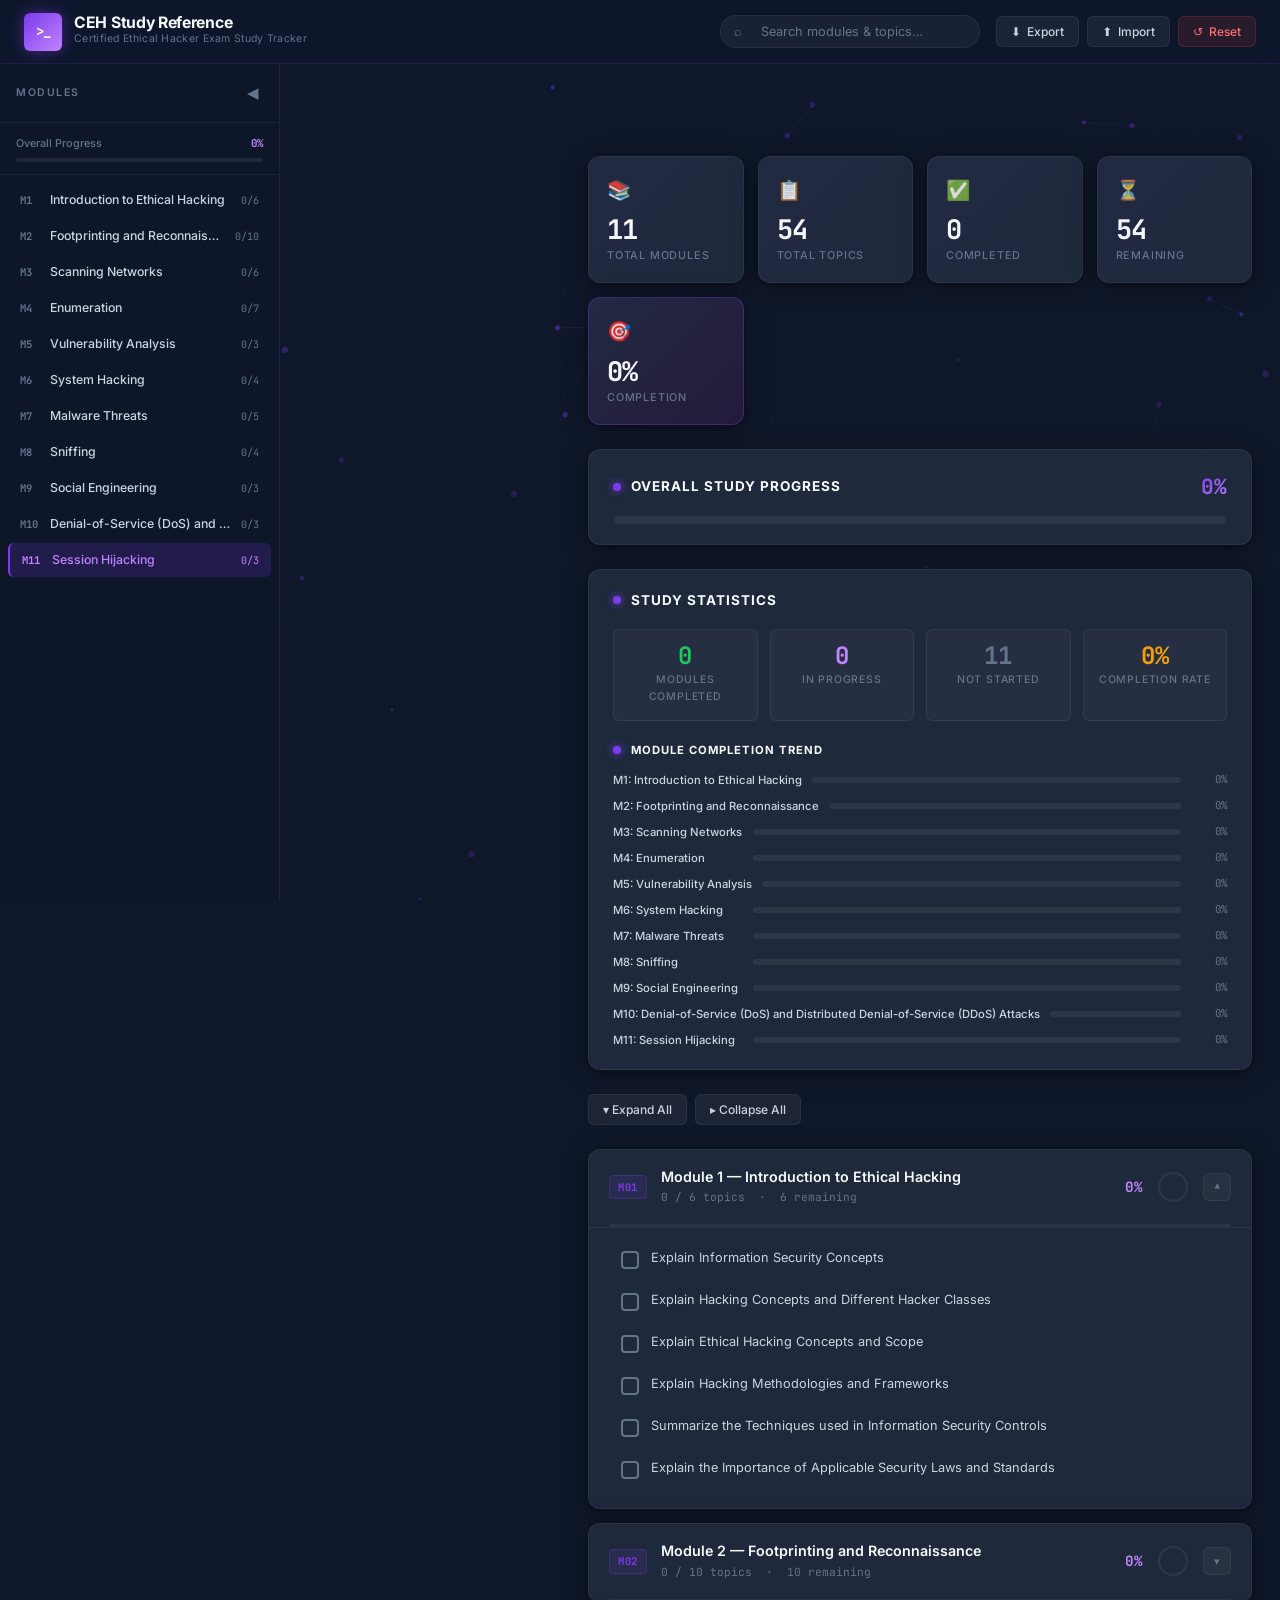
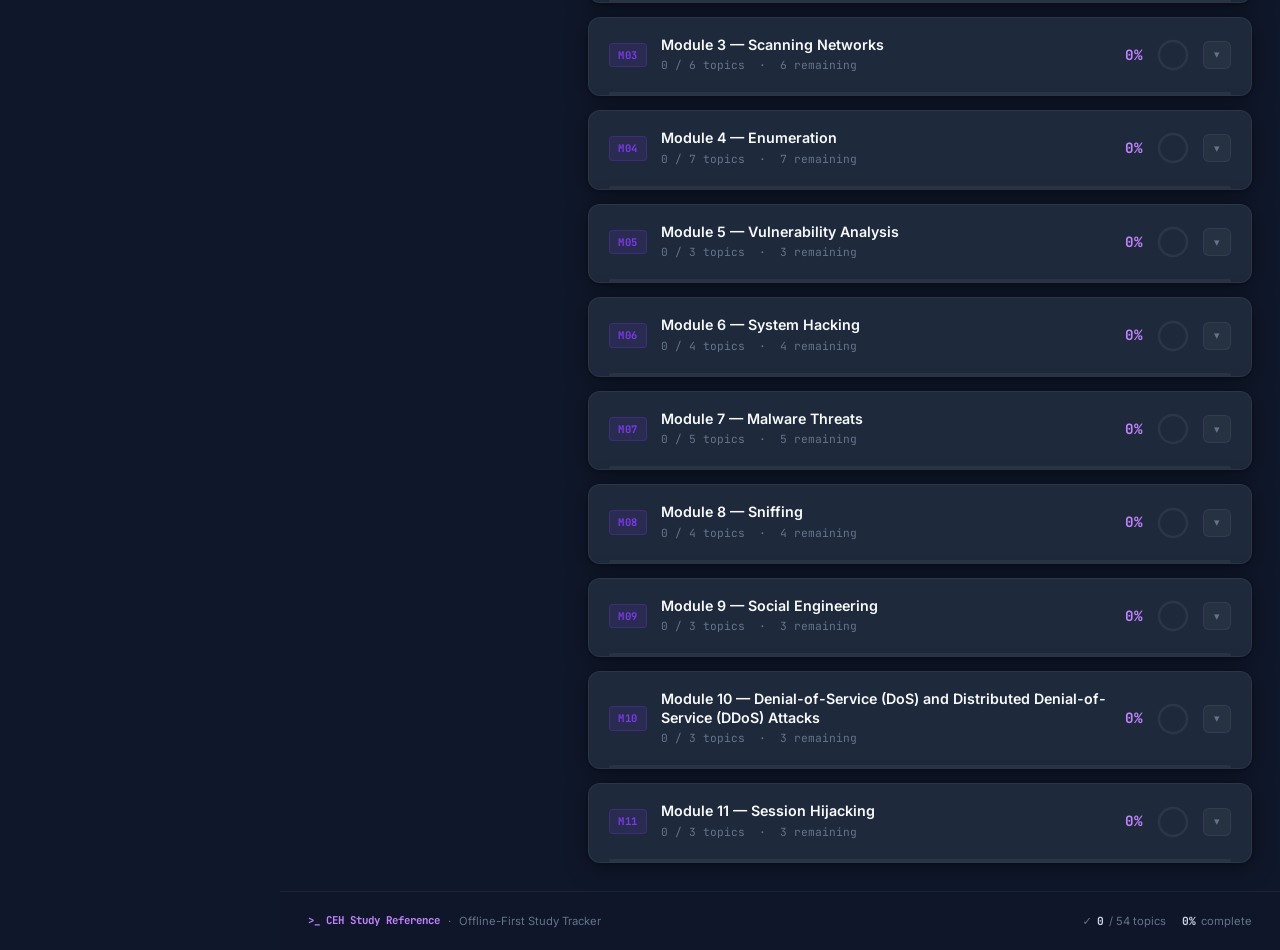
==== index.html @ 00fdb9d4 "Organize CEH study reference and repair module data loading" ====
<!DOCTYPE html>
<html lang="en">
<head>
  <meta charset="UTF-8" />
  <meta name="viewport" content="width=device-width, initial-scale=1.0" />
  <meta name="description" content="CEH Study Reference — Certified Ethical Hacker Exam Study Tracker. Offline-first progress tracker for EC-Council CEH v13 modules." />
  <meta name="theme-color" content="#7c3aed" />

  <title>CEH Study Reference</title>

  <!-- Favicon (local SVG) -->
  <link rel="icon" type="image/svg+xml" href="assets/favicon/favicon.svg" />

  <!-- Local Stylesheet -->
  <link rel="stylesheet" href="style.css" />
</head>
<body>

  <!-- ── Canvas Background ─────────────────────────────────── -->
  <canvas id="bg-canvas" aria-hidden="true"></canvas>

  <!-- ── App Shell ─────────────────────────────────────────── -->
  <div id="app">

    <!-- ── Header ──────────────────────────────────────────── -->
    <header id="header" role="banner">

      <!-- Hamburger (mobile) -->
      <button id="hamburger" aria-label="Open navigation menu" aria-expanded="false" aria-controls="sidebar">
        <span></span>
        <span></span>
        <span></span>
      </button>

      <!-- Logo -->
      <div class="header-logo">
        <div class="header-logo-icon" aria-hidden="true">&gt;_</div>
        <div class="header-title">
          <h1>CEH Study Reference</h1>
          <span>Certified Ethical Hacker Exam Study Tracker</span>
        </div>
      </div>

      <div class="header-spacer"></div>

      <!-- Search -->
      <div class="header-search" role="search">
        <span class="search-icon" aria-hidden="true">⌕</span>
        <label for="search-input" class="sr-only">Search modules and topics</label>
        <input
          type="search"
          id="search-input"
          placeholder="Search modules &amp; topics…"
          autocomplete="off"
          spellcheck="false"
          aria-label="Search modules and topics"
        />
      </div>

      <!-- Action Buttons -->
      <div class="header-actions" role="toolbar" aria-label="Progress management">
        <button id="btn-export" class="btn btn-ghost" title="Export progress to JSON" aria-label="Export progress">
          <span aria-hidden="true">⬇</span> Export
        </button>
        <button id="btn-import" class="btn btn-ghost" title="Import progress from JSON" aria-label="Import progress">
          <span aria-hidden="true">⬆</span> Import
        </button>
        <button id="btn-reset" class="btn btn-danger" title="Reset all progress" aria-label="Reset all progress">
          <span aria-hidden="true">↺</span> Reset
        </button>
      </div>

    </header>

    <!-- ── Sidebar ─────────────────────────────────────────── -->
    <nav id="sidebar" aria-label="Module navigation">

      <div class="sidebar-header">
        <h2>Modules</h2>
        <button class="sidebar-toggle-btn" id="sidebar-toggle-btn" aria-label="Collapse sidebar" title="Collapse sidebar">
          ◀
        </button>
      </div>

      <!-- Mini progress -->
      <div class="sidebar-overall-progress" aria-label="Overall study progress">
        <div class="sidebar-progress-label">
          <span>Overall Progress</span>
          <span id="sidebar-mini-pct">0%</span>
        </div>
        <div class="progress-bar-mini" role="progressbar" aria-label="Overall completion" aria-valuenow="0" aria-valuemin="0" aria-valuemax="100">
          <div class="progress-bar-mini-fill" id="sidebar-mini-fill" style="width:0%"></div>
        </div>
      </div>

      <!-- Module list -->
      <div class="sidebar-nav" id="sidebar-nav" role="list" aria-label="Module list">
        <!-- Populated by JS -->
      </div>
    </nav>

    <!-- Sidebar overlay (mobile) -->
    <div id="sidebar-overlay" aria-hidden="true"></div>

    <!-- ── Main Content ─────────────────────────────────────── -->
    <main id="main" role="main" aria-label="CEH study content">

      <!-- ── Dashboard Stats ──────────────────────────────────── -->
      <section id="dashboard" aria-label="Study statistics overview">

        <div class="stat-card" role="region" aria-label="Total modules">
          <div class="stat-icon" aria-hidden="true">📚</div>
          <div class="stat-value" id="stat-total-modules">—</div>
          <div class="stat-label">Total Modules</div>
        </div>

        <div class="stat-card" role="region" aria-label="Total topics">
          <div class="stat-icon" aria-hidden="true">📋</div>
          <div class="stat-value" id="stat-total-topics">—</div>
          <div class="stat-label">Total Topics</div>
        </div>

        <div class="stat-card" role="region" aria-label="Completed topics">
          <div class="stat-icon" aria-hidden="true">✅</div>
          <div class="stat-value" id="stat-completed-topics">0</div>
          <div class="stat-label">Completed</div>
        </div>

        <div class="stat-card" role="region" aria-label="Remaining topics">
          <div class="stat-icon" aria-hidden="true">⏳</div>
          <div class="stat-value" id="stat-remaining-topics">—</div>
          <div class="stat-label">Remaining</div>
        </div>

        <div class="stat-card highlight" role="region" aria-label="Overall completion percentage">
          <div class="stat-icon" aria-hidden="true">🎯</div>
          <div class="stat-value" id="stat-overall-pct">0%</div>
          <div class="stat-label">Completion</div>
        </div>

      </section>

      <!-- ── Overall Progress Bar ─────────────────────────────── -->
      <section id="overall-progress-section" aria-label="Overall progress">
        <div class="overall-progress-header">
          <h2 class="section-title">
            <span class="section-title-dot" aria-hidden="true"></span>
            Overall Study Progress
          </h2>
          <span class="overall-pct" id="stat-overall-pct-2" aria-live="polite">0%</span>
        </div>
        <div
          class="progress-bar-main"
          role="progressbar"
          aria-valuenow="0"
          aria-valuemin="0"
          aria-valuemax="100"
          aria-label="Overall completion progress"
        >
          <div class="progress-bar-main-fill" id="overall-progress-fill" style="width:0%"></div>
        </div>
      </section>

      <!-- ── Study Statistics Panel ────────────────────────────── -->
      <section id="statistics" aria-label="Detailed study statistics">
        <div class="section-header">
          <h2 class="section-title">
            <span class="section-title-dot" aria-hidden="true"></span>
            Study Statistics
          </h2>
        </div>

        <div class="stats-grid">
          <div class="stats-item" role="region" aria-label="Modules completed">
            <div class="stats-item-value color-success" id="stats-mods-done">0</div>
            <div class="stats-item-label">Modules Completed</div>
          </div>
          <div class="stats-item" role="region" aria-label="Modules in progress">
            <div class="stats-item-value color-primary" id="stats-mods-inprog">0</div>
            <div class="stats-item-label">In Progress</div>
          </div>
          <div class="stats-item" role="region" aria-label="Modules not started">
            <div class="stats-item-value color-muted" id="stats-mods-notstarted">0</div>
            <div class="stats-item-label">Not Started</div>
          </div>
          <div class="stats-item" role="region" aria-label="Total completion percentage">
            <div class="stats-item-value color-warning" id="stats-total-pct">0%</div>
            <div class="stats-item-label">Completion Rate</div>
          </div>
        </div>

        <!-- Per-module trend chart -->
        <div class="section-header" style="margin-bottom:12px">
          <h3 class="section-title" style="font-size:0.75rem">
            <span class="section-title-dot" aria-hidden="true"></span>
            Module Completion Trend
          </h3>
        </div>
        <div class="trend-chart" id="trend-chart" aria-label="Module completion trend chart">
          <!-- Populated by JS -->
        </div>
      </section>

      <!-- ── Controls Row ──────────────────────────────────────── -->
      <div id="controls" role="toolbar" aria-label="View controls">
        <div class="controls-left">
          <button id="btn-expand-all"   class="btn btn-ghost" aria-label="Expand all modules">▾ Expand All</button>
          <button id="btn-collapse-all" class="btn btn-ghost" aria-label="Collapse all modules">▸ Collapse All</button>
        </div>
      </div>

      <!-- ── Module Cards ──────────────────────────────────────── -->
      <div id="modules-container" role="list" aria-label="Study modules">
        <!-- Populated by JS -->
      </div>

      <!-- No results message -->
      <div id="no-results" role="status" aria-live="polite">
        <h3>No results found</h3>
        <p>No modules or topics match your search. Try a different keyword.</p>
      </div>

    </main>

    <!-- ── Footer ─────────────────────────────────────────────── -->
    <footer id="footer" role="contentinfo">
      <div class="footer-left">
        <span class="footer-brand">&gt;_ CEH Study Reference</span>
        <span>·</span>
        <span>Offline-First Study Tracker</span>
      </div>
      <div class="footer-right">
        <span class="footer-stat">
          <span aria-hidden="true">✓</span>
          <span class="footer-stat-val" id="footer-completed">0</span>
          <span>/ <span id="footer-total">0</span> topics</span>
        </span>
        <span class="footer-stat">
          <span class="footer-stat-val" id="footer-pct">0%</span>
          <span>complete</span>
        </span>
      </div>
    </footer>

  </div><!-- /#app -->

  <!-- ── Scroll to Top ─────────────────────────────────────── -->
  <button id="scroll-top" aria-label="Scroll to top">▲</button>

  <!-- ── Modal Dialog ──────────────────────────────────────── -->
  <div id="modal-overlay" role="dialog" aria-modal="true" aria-labelledby="modal-title">
    <div class="modal">
      <div class="modal-icon" aria-hidden="true">⚠️</div>
      <h2 id="modal-title">Confirm Action</h2>
      <p id="modal-message">Are you sure?</p>
      <div class="modal-actions">
        <button id="modal-cancel" class="btn btn-ghost">Cancel</button>
        <button id="modal-confirm" class="btn btn-danger">Confirm</button>
      </div>
    </div>
  </div>

  <!-- ── Toast Container ───────────────────────────────────── -->
  <div id="toast-container" aria-live="polite" aria-atomic="false"></div>

  <!-- ── Local Script ──────────────────────────────────────── -->
  <script src="script.js"></script>

</body>
</html>
---- style.css ----
/* ==========================================================
   CEH Study Reference — style.css
   Premium Cybersecurity Dashboard UI
   ========================================================== */

/* ── Font Faces ─────────────────────────────────────────── */
@font-face {
  font-family: 'Inter';
  font-style: normal;
  font-weight: 300;
  font-display: swap;
  src: url('assets/fonts/inter-latin-300-normal.woff2') format('woff2');
}
@font-face {
  font-family: 'Inter';
  font-style: normal;
  font-weight: 400;
  font-display: swap;
  src: url('assets/fonts/inter-latin-400-normal.woff2') format('woff2');
}
@font-face {
  font-family: 'Inter';
  font-style: normal;
  font-weight: 500;
  font-display: swap;
  src: url('assets/fonts/inter-latin-500-normal.woff2') format('woff2');
}
@font-face {
  font-family: 'Inter';
  font-style: normal;
  font-weight: 600;
  font-display: swap;
  src: url('assets/fonts/inter-latin-600-normal.woff2') format('woff2');
}
@font-face {
  font-family: 'Inter';
  font-style: normal;
  font-weight: 700;
  font-display: swap;
  src: url('assets/fonts/inter-latin-700-normal.woff2') format('woff2');
}
@font-face {
  font-family: 'JetBrains Mono';
  font-style: normal;
  font-weight: 400;
  font-display: swap;
  src: url('assets/fonts/jetbrains-mono-latin-400-normal.woff2') format('woff2');
}
@font-face {
  font-family: 'JetBrains Mono';
  font-style: normal;
  font-weight: 700;
  font-display: swap;
  src: url('assets/fonts/jetbrains-mono-latin-700-normal.woff2') format('woff2');
}

/* ── CSS Variables ──────────────────────────────────────── */
:root {
  --bg:           #0f172a;
  --bg-elevated:  #131c30;
  --card:         #1e293b;
  --card-hover:   #243347;
  --border:       rgba(124, 58, 237, 0.18);
  --border-soft:  rgba(255,255,255,0.06);
  --primary:      #7c3aed;
  --primary-light:#8b47f5;
  --secondary:    #a855f7;
  --accent:       #c084fc;
  --accent-glow:  rgba(192, 132, 252, 0.15);
  --success:      #22c55e;
  --success-bg:   rgba(34, 197, 94, 0.12);
  --warning:      #f59e0b;
  --warning-bg:   rgba(245, 158, 11, 0.12);
  --text:         #f8fafc;
  --text-soft:    #cbd5e1;
  --muted:        #64748b;
  --sidebar-w:    280px;
  --header-h:     64px;
  --radius-sm:    6px;
  --radius:       12px;
  --radius-lg:    18px;
  --shadow-card:  0 4px 24px rgba(0,0,0,0.4), 0 1px 4px rgba(0,0,0,0.3);
  --shadow-glow:  0 0 32px rgba(124,58,237,0.25);
  --transition:   180ms cubic-bezier(0.4, 0, 0.2, 1);
  --font-sans:    'Inter', system-ui, sans-serif;
  --font-mono:    'JetBrains Mono', 'Courier New', monospace;
}

/* ── Reset & Base ───────────────────────────────────────── */
*, *::before, *::after { box-sizing: border-box; margin: 0; padding: 0; }

html {
  font-size: 15px;
  scroll-behavior: smooth;
  -webkit-font-smoothing: antialiased;
  -moz-osx-font-smoothing: grayscale;
}

body {
  font-family: var(--font-sans);
  background: var(--bg);
  color: var(--text);
  min-height: 100vh;
  overflow-x: hidden;
  line-height: 1.6;
}

/* ── Canvas Background ──────────────────────────────────── */
#bg-canvas {
  position: fixed;
  inset: 0;
  z-index: 0;
  pointer-events: none;
  opacity: 0.6;
}

/* ── Layout Shell ───────────────────────────────────────── */
#app {
  position: relative;
  z-index: 1;
  display: grid;
  grid-template-rows: var(--header-h) 1fr auto;
  grid-template-columns: var(--sidebar-w) 1fr;
  grid-template-areas:
    "header  header"
    "sidebar main"
    "footer  footer";
  min-height: 100vh;
}

/* ── Header ─────────────────────────────────────────────── */
#header {
  grid-area: header;
  position: fixed;
  top: 0; left: 0; right: 0;
  height: var(--header-h);
  z-index: 100;
  display: flex;
  align-items: center;
  gap: 16px;
  padding: 0 24px;
  background: rgba(15, 23, 42, 0.85);
  backdrop-filter: blur(20px) saturate(1.5);
  -webkit-backdrop-filter: blur(20px) saturate(1.5);
  border-bottom: 1px solid var(--border);
}

.header-logo {
  display: flex;
  align-items: center;
  gap: 12px;
  flex-shrink: 0;
}

.header-logo-icon {
  width: 38px;
  height: 38px;
  background: linear-gradient(135deg, var(--primary), var(--accent));
  border-radius: var(--radius-sm);
  display: flex;
  align-items: center;
  justify-content: center;
  font-family: var(--font-mono);
  font-weight: 700;
  font-size: 14px;
  color: white;
  letter-spacing: -1px;
  box-shadow: 0 0 16px rgba(124, 58, 237, 0.5);
  flex-shrink: 0;
}

.header-title {
  display: flex;
  flex-direction: column;
  gap: 1px;
}

.header-title h1 {
  font-size: 1.05rem;
  font-weight: 700;
  color: var(--text);
  letter-spacing: -0.3px;
  line-height: 1;
}

.header-title span {
  font-size: 0.7rem;
  color: var(--muted);
  font-weight: 400;
  letter-spacing: 0.3px;
}

.header-spacer { flex: 1; }

/* Search bar in header */
.header-search {
  position: relative;
  flex-shrink: 0;
}

.header-search input {
  width: 260px;
  padding: 8px 16px 8px 40px;
  background: rgba(255,255,255,0.05);
  border: 1px solid var(--border-soft);
  border-radius: 100px;
  color: var(--text);
  font-family: var(--font-sans);
  font-size: 0.85rem;
  outline: none;
  transition: var(--transition);
}

.header-search input:focus {
  border-color: var(--primary);
  background: rgba(124, 58, 237, 0.08);
  box-shadow: 0 0 0 3px rgba(124, 58, 237, 0.15);
}

.header-search input::placeholder { color: var(--muted); }

.search-icon {
  position: absolute;
  left: 14px;
  top: 50%;
  transform: translateY(-50%);
  color: var(--muted);
  font-size: 0.85rem;
  pointer-events: none;
}

/* Header actions */
.header-actions {
  display: flex;
  align-items: center;
  gap: 8px;
  flex-shrink: 0;
}

.btn {
  display: inline-flex;
  align-items: center;
  gap: 6px;
  padding: 7px 14px;
  border-radius: var(--radius-sm);
  font-family: var(--font-sans);
  font-size: 0.8rem;
  font-weight: 500;
  cursor: pointer;
  transition: var(--transition);
  border: none;
  outline: none;
  white-space: nowrap;
}

.btn:focus-visible {
  outline: 2px solid var(--accent);
  outline-offset: 2px;
}

.btn-ghost {
  background: rgba(255,255,255,0.06);
  color: var(--text-soft);
  border: 1px solid var(--border-soft);
}
.btn-ghost:hover {
  background: rgba(255,255,255,0.1);
  color: var(--text);
  border-color: rgba(255,255,255,0.12);
}

.btn-primary {
  background: linear-gradient(135deg, var(--primary), var(--secondary));
  color: white;
  box-shadow: 0 2px 12px rgba(124, 58, 237, 0.4);
}
.btn-primary:hover {
  transform: translateY(-1px);
  box-shadow: 0 4px 20px rgba(124, 58, 237, 0.5);
}

.btn-danger {
  background: rgba(239, 68, 68, 0.12);
  color: #f87171;
  border: 1px solid rgba(239, 68, 68, 0.2);
}
.btn-danger:hover {
  background: rgba(239, 68, 68, 0.2);
}

.btn-icon {
  padding: 7px;
  font-size: 1rem;
}

/* Hamburger */
#hamburger {
  display: none;
  flex-direction: column;
  gap: 5px;
  padding: 8px;
  background: none;
  border: none;
  cursor: pointer;
  border-radius: var(--radius-sm);
}
#hamburger span {
  display: block;
  width: 22px;
  height: 2px;
  background: var(--text);
  border-radius: 2px;
  transition: var(--transition);
}
#hamburger:hover span { background: var(--accent); }

/* ── Sidebar ─────────────────────────────────────────────── */
#sidebar {
  grid-area: sidebar;
  position: fixed;
  top: var(--header-h);
  left: 0;
  bottom: 0;
  width: var(--sidebar-w);
  z-index: 90;
  background: rgba(15, 23, 42, 0.92);
  backdrop-filter: blur(16px);
  -webkit-backdrop-filter: blur(16px);
  border-right: 1px solid var(--border);
  display: flex;
  flex-direction: column;
  overflow: hidden;
  transition: transform var(--transition);
}

#sidebar.collapsed { transform: translateX(calc(-1 * var(--sidebar-w))); }

.sidebar-header {
  padding: 16px;
  border-bottom: 1px solid var(--border-soft);
  display: flex;
  align-items: center;
  justify-content: space-between;
}

.sidebar-header h2 {
  font-size: 0.7rem;
  font-weight: 600;
  color: var(--muted);
  text-transform: uppercase;
  letter-spacing: 1.5px;
}

.sidebar-toggle-btn {
  background: none;
  border: none;
  cursor: pointer;
  color: var(--muted);
  font-size: 1rem;
  padding: 4px;
  border-radius: 4px;
  transition: var(--transition);
}
.sidebar-toggle-btn:hover { color: var(--accent); }

/* Overall mini progress in sidebar top */
.sidebar-overall-progress {
  padding: 12px 16px;
  border-bottom: 1px solid var(--border-soft);
}

.sidebar-progress-label {
  display: flex;
  justify-content: space-between;
  align-items: center;
  margin-bottom: 6px;
}

.sidebar-progress-label span:first-child {
  font-size: 0.72rem;
  color: var(--muted);
  font-weight: 500;
}

.sidebar-progress-label span:last-child {
  font-size: 0.72rem;
  font-family: var(--font-mono);
  color: var(--accent);
  font-weight: 700;
}

.progress-bar-mini {
  height: 4px;
  background: rgba(255,255,255,0.07);
  border-radius: 100px;
  overflow: hidden;
}

.progress-bar-mini-fill {
  height: 100%;
  background: linear-gradient(90deg, var(--primary), var(--accent));
  border-radius: 100px;
  transition: width 400ms cubic-bezier(0.4, 0, 0.2, 1);
}

/* Sidebar nav */
.sidebar-nav {
  flex: 1;
  overflow-y: auto;
  padding: 8px 8px 16px;
  scrollbar-width: thin;
  scrollbar-color: var(--border) transparent;
}

.sidebar-nav::-webkit-scrollbar { width: 4px; }
.sidebar-nav::-webkit-scrollbar-track { background: transparent; }
.sidebar-nav::-webkit-scrollbar-thumb { background: var(--border); border-radius: 4px; }

.sidebar-item {
  display: flex;
  align-items: center;
  gap: 10px;
  padding: 9px 12px;
  border-radius: var(--radius-sm);
  cursor: pointer;
  transition: var(--transition);
  margin-bottom: 2px;
  border: none;
  background: none;
  width: 100%;
  text-align: left;
  color: var(--text-soft);
  font-family: var(--font-sans);
  font-size: 0.82rem;
  font-weight: 500;
  text-decoration: none;
}

.sidebar-item:hover,
.sidebar-item:focus-visible {
  background: rgba(124, 58, 237, 0.12);
  color: var(--text);
  outline: none;
}

.sidebar-item.active {
  background: rgba(124, 58, 237, 0.18);
  color: var(--accent);
  border-left: 2px solid var(--primary);
}

.sidebar-item-num {
  font-family: var(--font-mono);
  font-size: 0.7rem;
  color: var(--muted);
  font-weight: 700;
  min-width: 20px;
  flex-shrink: 0;
}

.sidebar-item.active .sidebar-item-num { color: var(--accent); }

.sidebar-item-label {
  flex: 1;
  line-height: 1.3;
  overflow: hidden;
  text-overflow: ellipsis;
  white-space: nowrap;
}

.sidebar-item-progress {
  font-size: 0.68rem;
  font-family: var(--font-mono);
  color: var(--muted);
  flex-shrink: 0;
  transition: color var(--transition);
}

.sidebar-item.active .sidebar-item-progress { color: var(--accent); }
.sidebar-item-done .sidebar-item-progress { color: var(--success); }

.sidebar-check {
  font-size: 0.75rem;
  color: var(--success);
  flex-shrink: 0;
}

/* Sidebar overlay (mobile) */
#sidebar-overlay {
  display: none;
  position: fixed;
  inset: 0;
  z-index: 85;
  background: rgba(0,0,0,0.6);
  backdrop-filter: blur(4px);
}

/* ── Main Content ────────────────────────────────────────── */
#main {
  grid-area: main;
  margin-left: var(--sidebar-w);
  margin-top: var(--header-h);
  padding: 28px;
  min-height: calc(100vh - var(--header-h));
  transition: margin-left var(--transition);
}

#main.sidebar-hidden { margin-left: 0; }

/* ── Dashboard Stats ─────────────────────────────────────── */
#dashboard {
  display: grid;
  grid-template-columns: repeat(auto-fit, minmax(150px, 1fr));
  gap: 14px;
  margin-bottom: 24px;
}

.stat-card {
  background: var(--card);
  border: 1px solid var(--border-soft);
  border-radius: var(--radius);
  padding: 18px;
  position: relative;
  overflow: hidden;
  transition: var(--transition);
  box-shadow: var(--shadow-card);
}

.stat-card::before {
  content: '';
  position: absolute;
  inset: 0;
  background: linear-gradient(135deg, rgba(124,58,237,0.04), transparent);
  pointer-events: none;
}

.stat-card:hover {
  border-color: var(--border);
  transform: translateY(-2px);
  box-shadow: var(--shadow-card), 0 0 20px rgba(124, 58, 237, 0.12);
}

.stat-card.highlight {
  border-color: rgba(124, 58, 237, 0.35);
  background: linear-gradient(135deg, #1e293b, #241a3b);
}

.stat-icon {
  font-size: 1.3rem;
  margin-bottom: 10px;
  opacity: 0.85;
}

.stat-value {
  font-family: var(--font-mono);
  font-size: 1.8rem;
  font-weight: 700;
  color: var(--text);
  line-height: 1;
  margin-bottom: 4px;
  letter-spacing: -1px;
}

.stat-label {
  font-size: 0.72rem;
  color: var(--muted);
  font-weight: 500;
  text-transform: uppercase;
  letter-spacing: 0.8px;
}

/* Overall progress bar below stats */
#overall-progress-section {
  background: var(--card);
  border: 1px solid var(--border-soft);
  border-radius: var(--radius);
  padding: 20px 24px;
  margin-bottom: 24px;
  box-shadow: var(--shadow-card);
}

.overall-progress-header {
  display: flex;
  align-items: center;
  justify-content: space-between;
  margin-bottom: 12px;
}

.overall-progress-header h3 {
  font-size: 0.85rem;
  font-weight: 600;
  color: var(--text-soft);
  text-transform: uppercase;
  letter-spacing: 1px;
}

.overall-pct {
  font-family: var(--font-mono);
  font-size: 1.4rem;
  font-weight: 700;
  background: linear-gradient(135deg, var(--primary), var(--accent));
  -webkit-background-clip: text;
  -webkit-text-fill-color: transparent;
  background-clip: text;
}

.progress-bar-main {
  height: 8px;
  background: rgba(255,255,255,0.06);
  border-radius: 100px;
  overflow: hidden;
  position: relative;
}

.progress-bar-main-fill {
  height: 100%;
  background: linear-gradient(90deg, var(--primary), var(--secondary), var(--accent));
  border-radius: 100px;
  transition: width 500ms cubic-bezier(0.4, 0, 0.2, 1);
  position: relative;
}

.progress-bar-main-fill::after {
  content: '';
  position: absolute;
  right: 0; top: 0; bottom: 0;
  width: 20px;
  background: radial-gradient(ellipse at right, rgba(192, 132, 252, 0.8), transparent);
}

/* ── Study Statistics Panel ─────────────────────────────── */
#statistics {
  background: var(--card);
  border: 1px solid var(--border-soft);
  border-radius: var(--radius);
  padding: 20px 24px;
  margin-bottom: 24px;
  box-shadow: var(--shadow-card);
}

.section-header {
  display: flex;
  align-items: center;
  justify-content: space-between;
  margin-bottom: 18px;
  flex-wrap: wrap;
  gap: 10px;
}

.section-title {
  display: flex;
  align-items: center;
  gap: 10px;
  font-size: 0.9rem;
  font-weight: 700;
  color: var(--text);
  text-transform: uppercase;
  letter-spacing: 1px;
}

.section-title-dot {
  width: 8px;
  height: 8px;
  background: var(--primary);
  border-radius: 50%;
  box-shadow: 0 0 8px var(--primary);
}

.stats-grid {
  display: grid;
  grid-template-columns: repeat(auto-fit, minmax(140px, 1fr));
  gap: 12px;
  margin-bottom: 20px;
}

.stats-item {
  background: rgba(255,255,255,0.03);
  border: 1px solid var(--border-soft);
  border-radius: var(--radius-sm);
  padding: 14px;
  text-align: center;
}

.stats-item-value {
  font-family: var(--font-mono);
  font-size: 1.6rem;
  font-weight: 700;
  line-height: 1;
  margin-bottom: 4px;
}

.stats-item-value.color-success { color: var(--success); }
.stats-item-value.color-primary { color: var(--accent); }
.stats-item-value.color-muted   { color: var(--muted); }
.stats-item-value.color-warning { color: var(--warning); }

.stats-item-label {
  font-size: 0.7rem;
  color: var(--muted);
  font-weight: 500;
  text-transform: uppercase;
  letter-spacing: 0.8px;
}

/* Trend visualization — horizontal bar chart */
.trend-chart {
  display: flex;
  flex-direction: column;
  gap: 8px;
}

.trend-row {
  display: flex;
  align-items: center;
  gap: 10px;
}

.trend-label {
  font-size: 0.75rem;
  color: var(--text-soft);
  min-width: 130px;
  font-weight: 500;
  white-space: nowrap;
  overflow: hidden;
  text-overflow: ellipsis;
}

.trend-bar-track {
  flex: 1;
  height: 6px;
  background: rgba(255,255,255,0.06);
  border-radius: 100px;
  overflow: hidden;
}

.trend-bar-fill {
  height: 100%;
  border-radius: 100px;
  background: linear-gradient(90deg, var(--primary), var(--accent));
  transition: width 600ms cubic-bezier(0.4, 0, 0.2, 1);
}

.trend-bar-fill.complete { background: linear-gradient(90deg, #16a34a, var(--success)); }
.trend-bar-fill.in-progress { background: linear-gradient(90deg, var(--primary), var(--secondary)); }
.trend-bar-fill.empty { background: rgba(255,255,255,0.08); }

.trend-pct {
  font-family: var(--font-mono);
  font-size: 0.72rem;
  color: var(--muted);
  min-width: 36px;
  text-align: right;
}

/* ── Controls Row ───────────────────────────────────────── */
#controls {
  display: flex;
  align-items: center;
  gap: 8px;
  margin-bottom: 24px;
  flex-wrap: wrap;
}

.controls-left { display: flex; gap: 8px; flex: 1; flex-wrap: wrap; }
.controls-right { display: flex; gap: 8px; flex-wrap: wrap; }

/* ── Search Results Highlight ───────────────────────────── */
mark.highlight {
  background: rgba(192, 132, 252, 0.3);
  color: var(--accent);
  border-radius: 2px;
  padding: 0 1px;
}

/* ── Module Cards ───────────────────────────────────────── */
#modules-container {
  display: flex;
  flex-direction: column;
  gap: 14px;
}

.module-card {
  background: var(--card);
  border: 1px solid var(--border-soft);
  border-radius: var(--radius);
  overflow: hidden;
  box-shadow: var(--shadow-card);
  transition: border-color var(--transition), box-shadow var(--transition);
}

.module-card:hover {
  border-color: rgba(124, 58, 237, 0.25);
}

.module-card.completed {
  border-color: rgba(34, 197, 94, 0.3);
  background: linear-gradient(135deg, #1e293b, #1a2b1f);
}

.module-card.hidden { display: none; }

/* Card header */
.module-card-header {
  display: flex;
  align-items: center;
  gap: 14px;
  padding: 18px 20px;
  cursor: pointer;
  user-select: none;
  transition: background var(--transition);
}

.module-card-header:hover { background: rgba(255,255,255,0.02); }

.module-num {
  font-family: var(--font-mono);
  font-size: 0.7rem;
  font-weight: 700;
  color: var(--primary);
  background: rgba(124, 58, 237, 0.12);
  border: 1px solid rgba(124, 58, 237, 0.25);
  padding: 3px 8px;
  border-radius: 4px;
  flex-shrink: 0;
  letter-spacing: 0.5px;
}

.module-card.completed .module-num {
  color: var(--success);
  background: var(--success-bg);
  border-color: rgba(34, 197, 94, 0.3);
}

.module-title-group { flex: 1; min-width: 0; }

.module-title {
  font-size: 0.95rem;
  font-weight: 600;
  color: var(--text);
  line-height: 1.3;
}

.module-subtitle {
  font-size: 0.75rem;
  color: var(--muted);
  margin-top: 2px;
  font-family: var(--font-mono);
}

.module-meta {
  display: flex;
  align-items: center;
  gap: 12px;
  flex-shrink: 0;
}

.module-pct {
  font-family: var(--font-mono);
  font-size: 0.95rem;
  font-weight: 700;
  color: var(--accent);
}

.module-card.completed .module-pct { color: var(--success); }

.module-progress-ring {
  width: 36px;
  height: 36px;
  flex-shrink: 0;
}

.module-progress-ring circle {
  transition: stroke-dashoffset 400ms cubic-bezier(0.4, 0, 0.2, 1);
}

.completed-badge {
  display: inline-flex;
  align-items: center;
  gap: 4px;
  font-size: 0.68rem;
  font-weight: 600;
  color: var(--success);
  background: var(--success-bg);
  border: 1px solid rgba(34, 197, 94, 0.25);
  padding: 3px 8px;
  border-radius: 100px;
  letter-spacing: 0.3px;
}

.expand-btn {
  background: rgba(255,255,255,0.04);
  border: 1px solid var(--border-soft);
  color: var(--muted);
  cursor: pointer;
  width: 28px;
  height: 28px;
  border-radius: var(--radius-sm);
  display: flex;
  align-items: center;
  justify-content: center;
  font-size: 0.75rem;
  transition: var(--transition);
  flex-shrink: 0;
}
.expand-btn:hover { color: var(--text); border-color: var(--border); }

.expand-btn .chevron {
  transition: transform var(--transition);
  display: inline-block;
}
.module-card.expanded .expand-btn .chevron { transform: rotate(180deg); }

/* Progress bar under header */
.module-progress-bar-wrap {
  padding: 0 20px;
  margin-bottom: 0;
}

.module-progress-bar {
  height: 3px;
  background: rgba(255,255,255,0.05);
  border-radius: 100px;
  overflow: hidden;
}

.module-progress-bar-fill {
  height: 100%;
  background: linear-gradient(90deg, var(--primary), var(--accent));
  border-radius: 100px;
  transition: width 400ms cubic-bezier(0.4, 0, 0.2, 1);
}

.module-card.completed .module-progress-bar-fill {
  background: linear-gradient(90deg, #16a34a, var(--success));
}

/* Card body / topics */
.module-card-body {
  max-height: 0;
  overflow: hidden;
  transition: max-height 350ms cubic-bezier(0.4, 0, 0.2, 1);
}

.module-card.expanded .module-card-body {
  max-height: 1000px;
}

.topics-list {
  list-style: none;
  padding: 12px 20px 20px;
  display: flex;
  flex-direction: column;
  gap: 4px;
  border-top: 1px solid var(--border-soft);
}

.topic-item {
  display: flex;
  align-items: flex-start;
  gap: 12px;
  padding: 9px 12px;
  border-radius: var(--radius-sm);
  transition: background var(--transition);
  cursor: pointer;
}

.topic-item:hover { background: rgba(255,255,255,0.03); }
.topic-item.hidden { display: none; }

/* Custom checkbox */
.topic-checkbox {
  position: relative;
  flex-shrink: 0;
  margin-top: 2px;
}

.topic-checkbox input[type="checkbox"] {
  position: absolute;
  opacity: 0;
  width: 0;
  height: 0;
}

.topic-checkbox-visual {
  width: 18px;
  height: 18px;
  border: 2px solid var(--muted);
  border-radius: 4px;
  background: transparent;
  display: flex;
  align-items: center;
  justify-content: center;
  transition: var(--transition);
  cursor: pointer;
}

.topic-checkbox input:checked + .topic-checkbox-visual {
  background: var(--primary);
  border-color: var(--primary);
  box-shadow: 0 0 8px rgba(124, 58, 237, 0.4);
}

.topic-checkbox-visual::after {
  content: '✓';
  color: white;
  font-size: 10px;
  font-weight: 700;
  opacity: 0;
  transition: opacity var(--transition);
}

.topic-checkbox input:checked + .topic-checkbox-visual::after { opacity: 1; }

.topic-checkbox:focus-within .topic-checkbox-visual {
  outline: 2px solid var(--accent);
  outline-offset: 2px;
}

.topic-label {
  flex: 1;
  font-size: 0.85rem;
  color: var(--text-soft);
  line-height: 1.4;
  cursor: pointer;
  transition: var(--transition);
}

.topic-item.done .topic-label {
  text-decoration: line-through;
  color: var(--muted);
}

/* ── Footer ─────────────────────────────────────────────── */
#footer {
  grid-area: footer;
  margin-left: var(--sidebar-w);
  padding: 20px 28px;
  border-top: 1px solid var(--border-soft);
  display: flex;
  align-items: center;
  justify-content: space-between;
  font-size: 0.75rem;
  color: var(--muted);
  background: rgba(15, 23, 42, 0.6);
  transition: margin-left var(--transition);
  flex-wrap: wrap;
  gap: 8px;
}

#footer.sidebar-hidden { margin-left: 0; }

.footer-left { display: flex; align-items: center; gap: 8px; }
.footer-brand {
  font-family: var(--font-mono);
  font-weight: 700;
  font-size: 0.72rem;
  color: var(--accent);
}

.footer-right {
  display: flex;
  align-items: center;
  gap: 16px;
}

.footer-stat {
  display: flex;
  align-items: center;
  gap: 5px;
}

.footer-stat-val {
  font-family: var(--font-mono);
  color: var(--text-soft);
  font-weight: 600;
}

/* ── Scroll to Top ──────────────────────────────────────── */
#scroll-top {
  position: fixed;
  bottom: 28px;
  right: 28px;
  z-index: 200;
  width: 44px;
  height: 44px;
  background: linear-gradient(135deg, var(--primary), var(--secondary));
  border: none;
  border-radius: var(--radius-sm);
  cursor: pointer;
  display: flex;
  align-items: center;
  justify-content: center;
  font-size: 1.1rem;
  color: white;
  box-shadow: 0 4px 20px rgba(124, 58, 237, 0.5);
  opacity: 0;
  transform: translateY(12px);
  pointer-events: none;
  transition: opacity 200ms, transform 200ms;
}

#scroll-top.visible {
  opacity: 1;
  transform: translateY(0);
  pointer-events: all;
}

#scroll-top:hover { transform: translateY(-2px); box-shadow: 0 6px 24px rgba(124, 58, 237, 0.6); }

/* ── Modal / Dialog ─────────────────────────────────────── */
#modal-overlay {
  position: fixed;
  inset: 0;
  z-index: 500;
  background: rgba(0,0,0,0.65);
  backdrop-filter: blur(6px);
  display: flex;
  align-items: center;
  justify-content: center;
  opacity: 0;
  pointer-events: none;
  transition: opacity 200ms;
}

#modal-overlay.visible {
  opacity: 1;
  pointer-events: all;
}

.modal {
  background: var(--card);
  border: 1px solid var(--border);
  border-radius: var(--radius-lg);
  padding: 28px;
  max-width: 400px;
  width: calc(100% - 32px);
  box-shadow: 0 24px 64px rgba(0,0,0,0.5), var(--shadow-glow);
  transform: scale(0.95) translateY(8px);
  transition: transform 200ms;
}

#modal-overlay.visible .modal { transform: scale(1) translateY(0); }

.modal-icon {
  font-size: 2.5rem;
  margin-bottom: 12px;
  text-align: center;
}

.modal h2 {
  font-size: 1.1rem;
  font-weight: 700;
  margin-bottom: 8px;
  text-align: center;
}

.modal p {
  font-size: 0.85rem;
  color: var(--text-soft);
  text-align: center;
  margin-bottom: 24px;
  line-height: 1.6;
}

.modal-actions {
  display: flex;
  gap: 10px;
  justify-content: center;
}

/* ── Toast Notification ─────────────────────────────────── */
#toast-container {
  position: fixed;
  bottom: 28px;
  left: 50%;
  transform: translateX(-50%);
  z-index: 600;
  display: flex;
  flex-direction: column;
  gap: 8px;
  align-items: center;
}

.toast {
  background: var(--card);
  border: 1px solid var(--border);
  border-radius: var(--radius-sm);
  padding: 10px 18px;
  font-size: 0.82rem;
  font-weight: 500;
  color: var(--text);
  box-shadow: 0 8px 32px rgba(0,0,0,0.4);
  display: flex;
  align-items: center;
  gap: 8px;
  opacity: 0;
  transform: translateY(8px);
  transition: opacity 200ms, transform 200ms;
  pointer-events: none;
  white-space: nowrap;
}

.toast.visible { opacity: 1; transform: translateY(0); }
.toast.success { border-color: rgba(34, 197, 94, 0.4); }
.toast.error   { border-color: rgba(239, 68, 68, 0.4); }
.toast.info    { border-color: rgba(124, 58, 237, 0.4); }

/* ── No results ──────────────────────────────────────────── */
#no-results {
  display: none;
  text-align: center;
  padding: 48px 24px;
  color: var(--muted);
}

#no-results.visible { display: block; }

#no-results h3 {
  font-size: 1.1rem;
  margin-bottom: 8px;
  color: var(--text-soft);
}


/* ── Responsive ─────────────────────────────────────────── */
@media (max-width: 1024px) {
  .header-search input { width: 200px; }
}

@media (max-width: 768px) {
  :root { --sidebar-w: 260px; }

  #hamburger { display: flex; }

  #sidebar {
    transform: translateX(calc(-1 * var(--sidebar-w)));
    z-index: 300;
  }

  #sidebar.mobile-open {
    transform: translateX(0);
    box-shadow: var(--shadow-glow);
  }

  #sidebar-overlay { display: block; opacity: 0; pointer-events: none; transition: opacity 200ms; }
  #sidebar-overlay.visible { opacity: 1; pointer-events: all; }

  #main { margin-left: 0 !important; padding: 16px; }
  #footer { margin-left: 0 !important; }

  .header-search { display: none; }
  #app { grid-template-columns: 1fr; }
  #dashboard { grid-template-columns: repeat(2, 1fr); }
  .controls-right { width: 100%; }
  .header-actions .btn:not(.btn-icon) { padding: 7px 10px; font-size: 0.75rem; }
}

@media (max-width: 480px) {
  #dashboard { grid-template-columns: repeat(2, 1fr); }
  .header-title span { display: none; }
  .header-actions .btn-ghost { display: none; }
  #scroll-top { bottom: 16px; right: 16px; }
  #main { padding: 12px; }
}

/* ── Reduced Motion ─────────────────────────────────────── */
@media (prefers-reduced-motion: reduce) {
  *, *::before, *::after {
    animation-duration: 0.01ms !important;
    transition-duration: 0.01ms !important;
  }
  #bg-canvas { display: none; }
}

/* ── Utility ─────────────────────────────────────────────── */
.sr-only {
  position: absolute;
  width: 1px; height: 1px;
  padding: 0; margin: -1px;
  overflow: hidden;
  clip: rect(0,0,0,0);
  white-space: nowrap;
  border-width: 0;
}
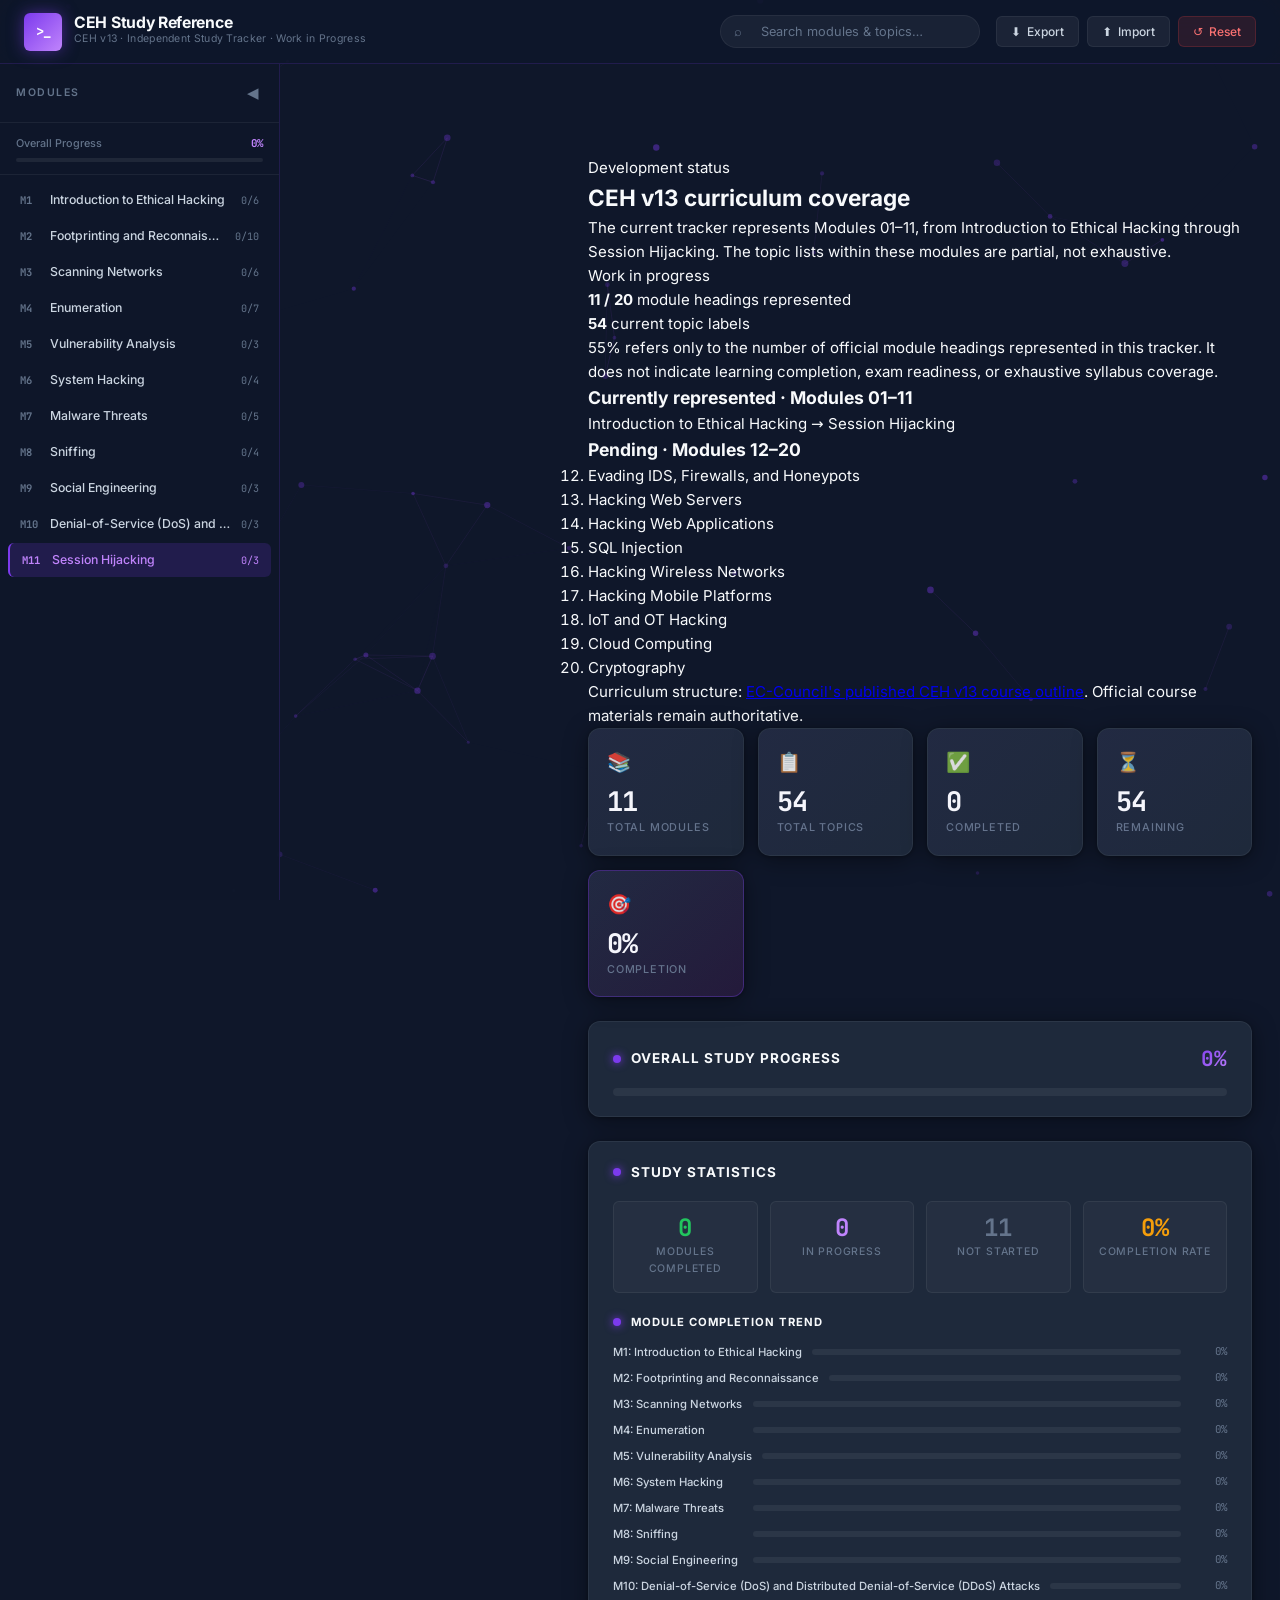
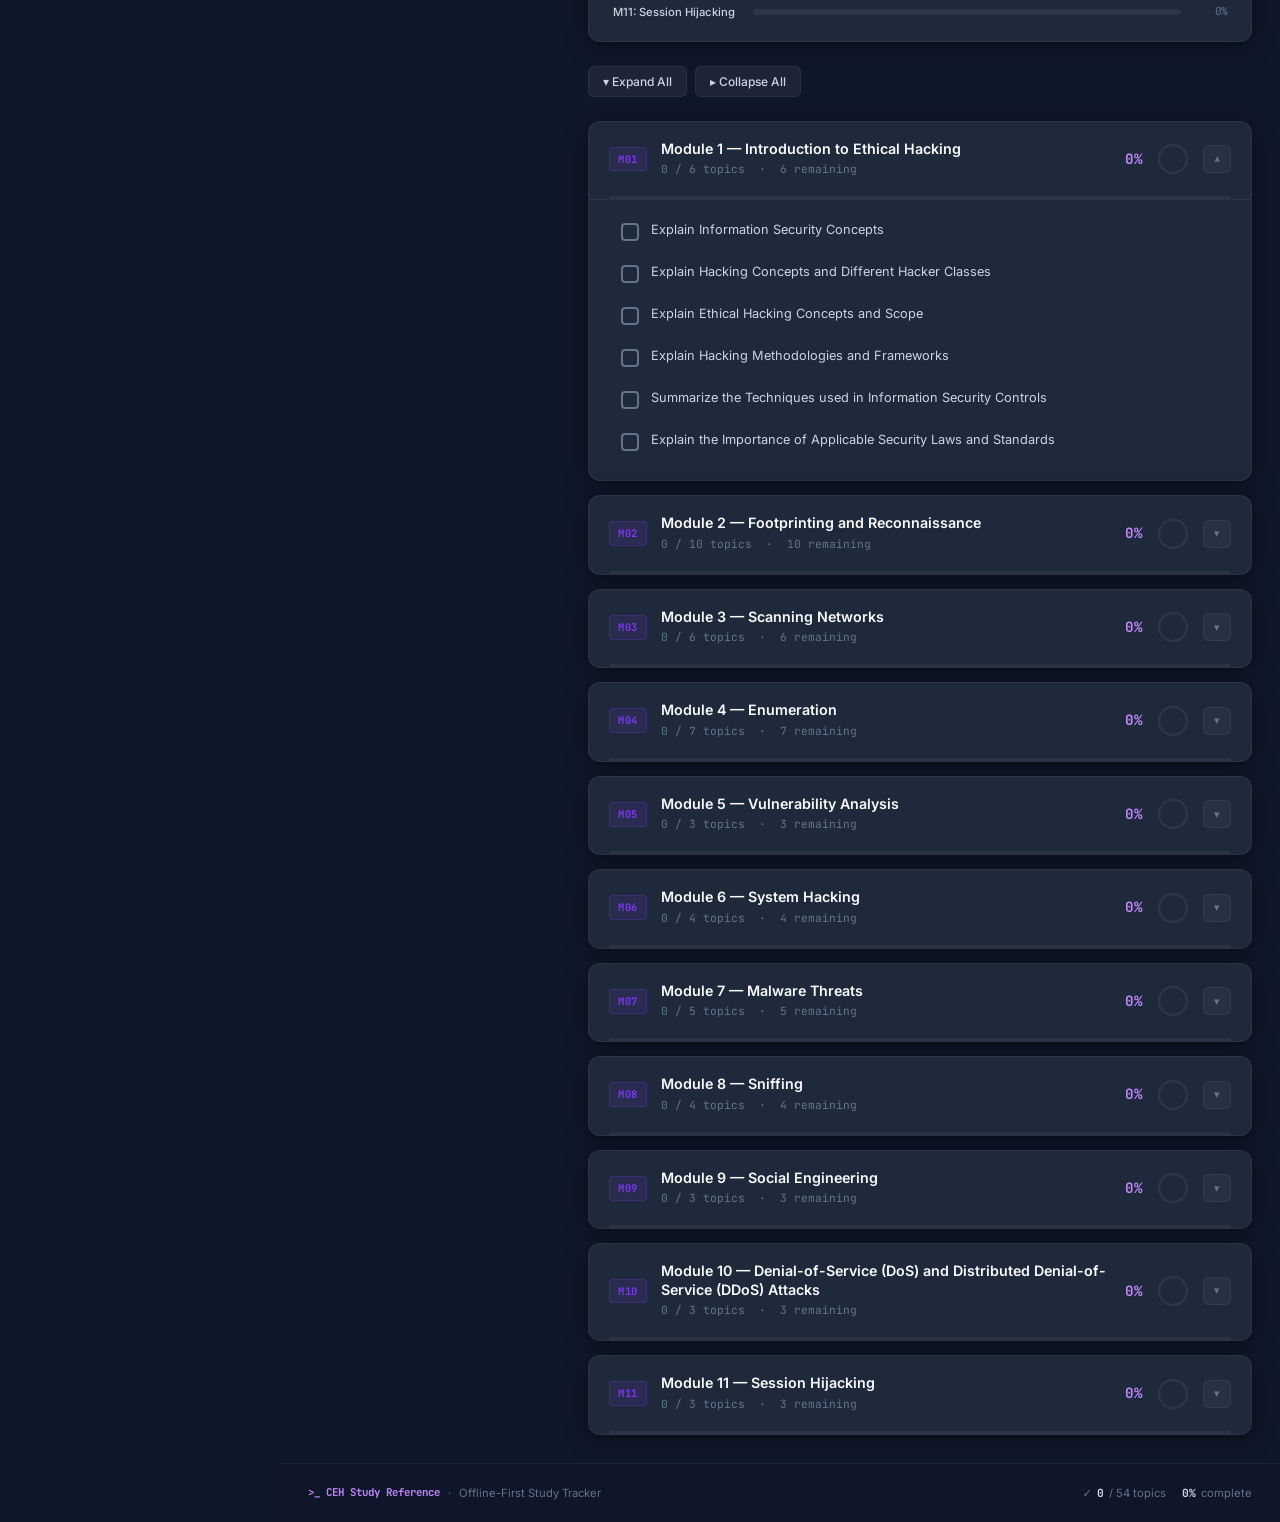
==== commit 89f2cca0: "Disclose CEH v13 curriculum coverage and WIP status" ====
--- a/index.html
+++ b/index.html
@@ -3,10 +3,13 @@
 <head>
   <meta charset="UTF-8" />
   <meta name="viewport" content="width=device-width, initial-scale=1.0" />
-  <meta name="description" content="CEH Study Reference — Certified Ethical Hacker Exam Study Tracker. Offline-first progress tracker for EC-Council CEH v13 modules." />
+  <meta name="description" content="Independent CEH v13 study tracker in progress. Topic labels currently represent Modules 01–11; Modules 12–20 are pending. Not affiliated with EC-Council." />
+  <meta property="og:title" content="CEH v13 Study Reference — Work in Progress" />
+  <meta property="og:description" content="Independent CEH v13 study tracker. Modules 01–11 currently represented; Modules 12–20 are pending. Topic coverage is partial." />
+  <meta property="og:type" content="website" />
   <meta name="theme-color" content="#7c3aed" />
 
-  <title>CEH Study Reference</title>
+  <title>CEH v13 Study Reference — Work in Progress</title>
 
   <!-- Favicon (local SVG) -->
   <link rel="icon" type="image/svg+xml" href="assets/favicon/favicon.svg" />
@@ -37,7 +40,7 @@
         <div class="header-logo-icon" aria-hidden="true">&gt;_</div>
         <div class="header-title">
           <h1>CEH Study Reference</h1>
-          <span>Certified Ethical Hacker Exam Study Tracker</span>
+          <span>CEH v13 · Independent Study Tracker · Work in Progress</span>
         </div>
       </div>
 
@@ -105,6 +108,74 @@
     <!-- ── Main Content ─────────────────────────────────────── -->
     <main id="main" role="main" aria-label="CEH study content">
 
+      <!-- ── Curriculum coverage / project status ─────────────── -->
+      <section id="curriculum-status" class="curriculum-status" aria-labelledby="curriculum-status-title">
+        <div class="curriculum-status-heading">
+          <div>
+            <span class="curriculum-kicker">Development status</span>
+            <h2 id="curriculum-status-title">CEH v13 curriculum coverage</h2>
+            <p>
+              The current tracker represents Modules 01–11, from Introduction to Ethical Hacking
+              through Session Hijacking. The topic lists within these modules are partial, not exhaustive.
+            </p>
+          </div>
+          <span class="curriculum-status-badge">Work in progress</span>
+        </div>
+
+        <div class="curriculum-metrics">
+          <div class="curriculum-metric">
+            <strong>11 <span>/ 20</span></strong>
+            <span>module headings represented</span>
+          </div>
+          <div class="curriculum-metric">
+            <strong>54</strong>
+            <span>current topic labels</span>
+          </div>
+        </div>
+
+        <div class="curriculum-progress-track"
+             role="progressbar"
+             aria-label="Official CEH v13 module headings represented; not syllabus completion"
+             aria-valuemin="0"
+             aria-valuemax="20"
+             aria-valuenow="11"
+             aria-valuetext="11 of 20 module headings represented">
+          <span></span>
+        </div>
+        <p class="curriculum-progress-note">
+          55% refers only to the number of official module headings represented in this tracker.
+          It does not indicate learning completion, exam readiness, or exhaustive syllabus coverage.
+        </p>
+
+        <div class="curriculum-lists">
+          <div>
+            <h3>Currently represented · Modules 01–11</h3>
+            <p>Introduction to Ethical Hacking → Session Hijacking</p>
+          </div>
+          <div>
+            <h3>Pending · Modules 12–20</h3>
+            <ol class="pending-module-list" start="12">
+              <li>Evading IDS, Firewalls, and Honeypots</li>
+              <li>Hacking Web Servers</li>
+              <li>Hacking Web Applications</li>
+              <li>SQL Injection</li>
+              <li>Hacking Wireless Networks</li>
+              <li>Hacking Mobile Platforms</li>
+              <li>IoT and OT Hacking</li>
+              <li>Cloud Computing</li>
+              <li>Cryptography</li>
+            </ol>
+          </div>
+        </div>
+
+        <p class="curriculum-source">
+          Curriculum structure:
+          <a href="https://www.eccouncil.org/train-certify/certified-ethical-hacker-ceh/"
+             target="_blank" rel="noopener noreferrer">EC-Council's published CEH v13 course outline</a>.
+          Official course materials remain authoritative.
+        </p>
+      </section>
+
       <!-- ── Dashboard Stats ──────────────────────────────────── -->
       <section id="dashboard" aria-label="Study statistics overview">
 
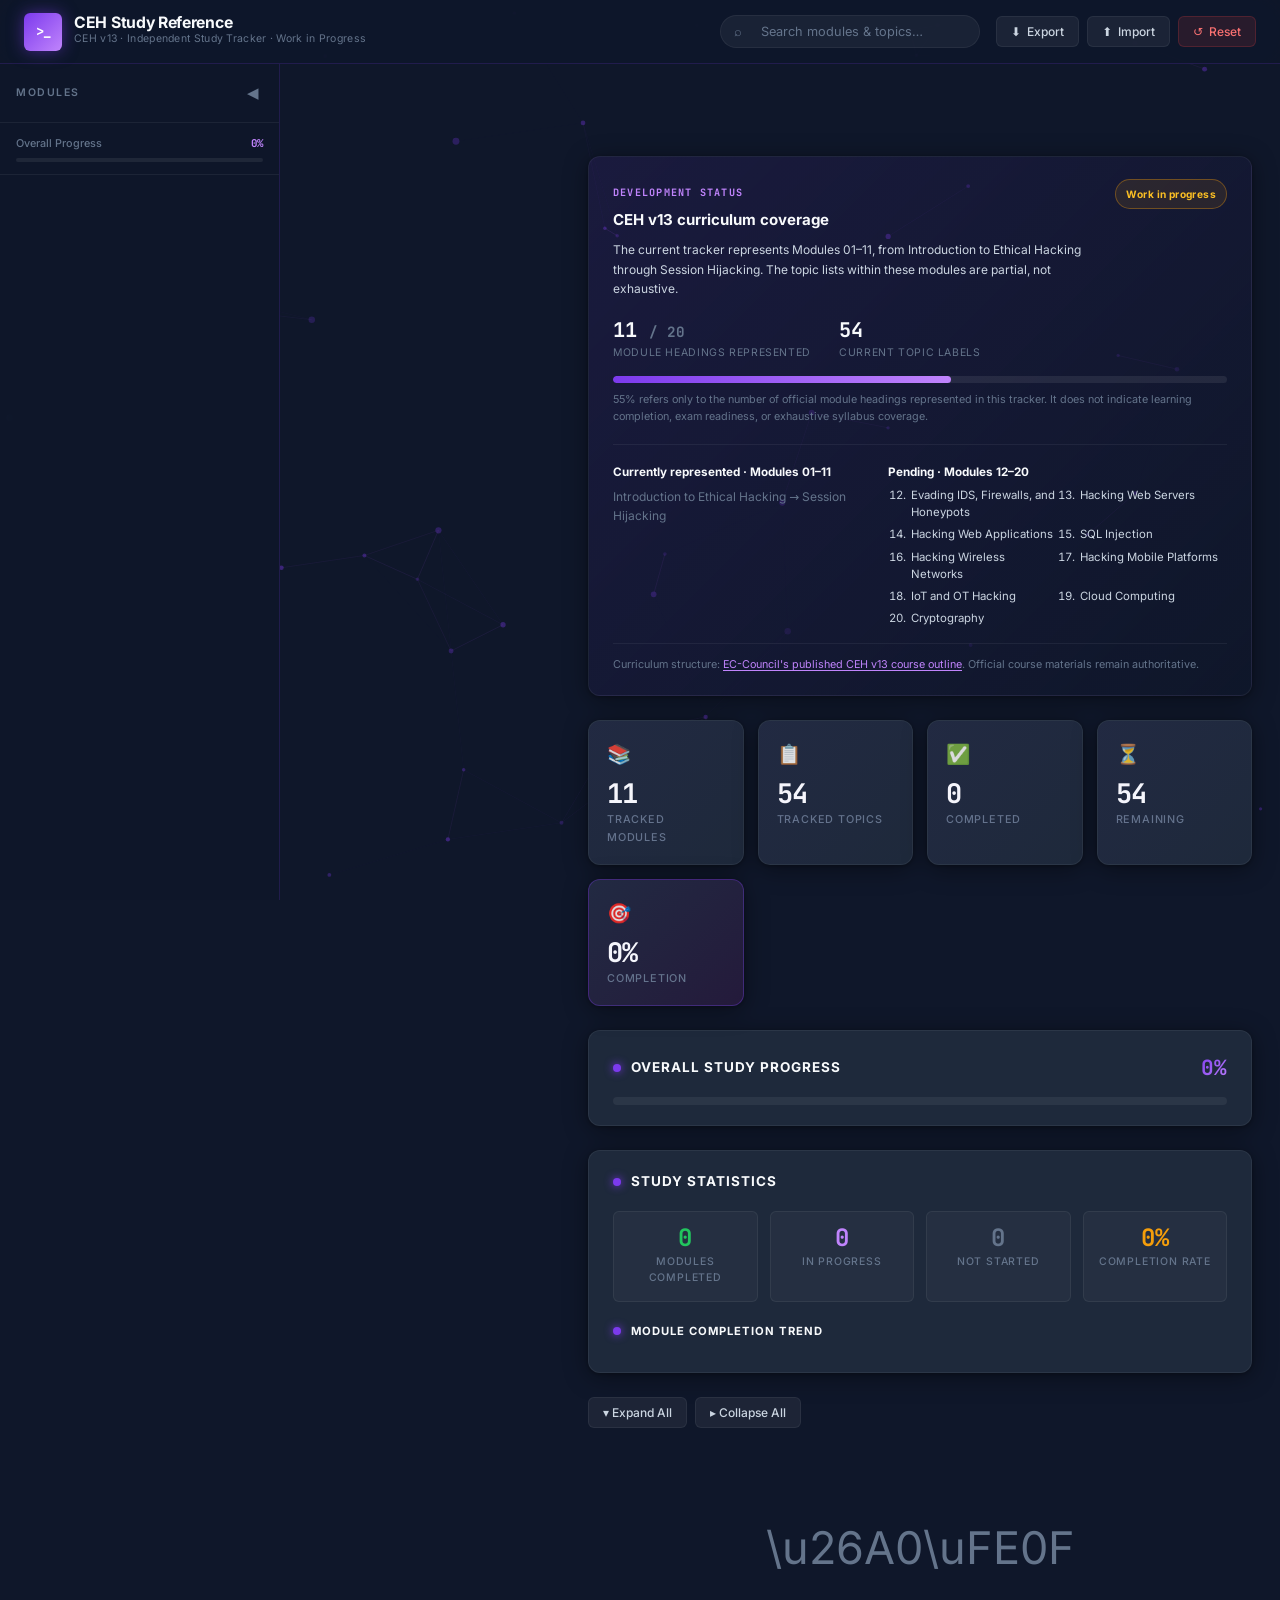
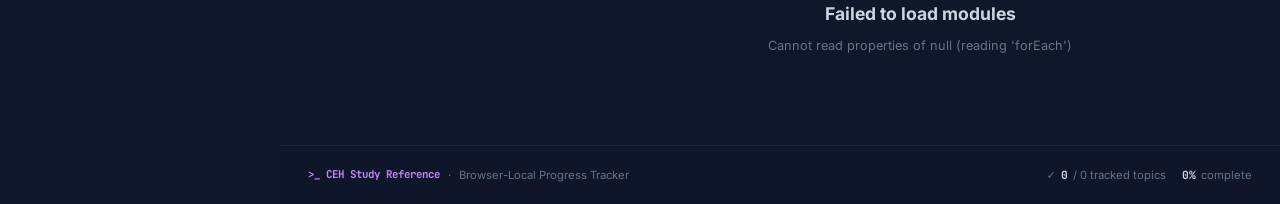
==== commit f18ad97e: "Clarify dashboard tracked-topic counts" ====
--- a/index.html
+++ b/index.html
@@ -179,16 +179,16 @@
       <!-- ── Dashboard Stats ──────────────────────────────────── -->
       <section id="dashboard" aria-label="Study statistics overview">
 
-        <div class="stat-card" role="region" aria-label="Total modules">
+        <div class="stat-card" role="region" aria-label="Tracked modules">
           <div class="stat-icon" aria-hidden="true">📚</div>
           <div class="stat-value" id="stat-total-modules">—</div>
-          <div class="stat-label">Total Modules</div>
-        </div>
-
-        <div class="stat-card" role="region" aria-label="Total topics">
+          <div class="stat-label">Tracked Modules</div>
+        </div>
+
+        <div class="stat-card" role="region" aria-label="Tracked topic labels">
           <div class="stat-icon" aria-hidden="true">📋</div>
           <div class="stat-value" id="stat-total-topics">—</div>
-          <div class="stat-label">Total Topics</div>
+          <div class="stat-label">Tracked Topics</div>
         </div>
 
         <div class="stat-card" role="region" aria-label="Completed topics">
@@ -298,13 +298,13 @@
       <div class="footer-left">
         <span class="footer-brand">&gt;_ CEH Study Reference</span>
         <span>·</span>
-        <span>Offline-First Study Tracker</span>
+        <span>Browser-Local Progress Tracker</span>
       </div>
       <div class="footer-right">
         <span class="footer-stat">
           <span aria-hidden="true">✓</span>
           <span class="footer-stat-val" id="footer-completed">0</span>
-          <span>/ <span id="footer-total">0</span> topics</span>
+          <span>/ <span id="footer-total">0</span> tracked topics</span>
         </span>
         <span class="footer-stat">
           <span class="footer-stat-val" id="footer-pct">0%</span>
--- a/style.css
+++ b/style.css
@@ -834,6 +834,7 @@
 .module-title-group { flex: 1; min-width: 0; }
 
 .module-title {
+  display: block;
   font-size: 0.95rem;
   font-weight: 600;
   color: var(--text);
@@ -841,6 +842,7 @@
 }
 
 .module-subtitle {
+  display: block;
   font-size: 0.75rem;
   color: var(--muted);
   margin-top: 2px;
@@ -1282,3 +1284,200 @@
   white-space: nowrap;
   border-width: 0;
 }
+
+
+/* ── Curriculum coverage / work-in-progress disclosure ─────── */
+.curriculum-status {
+  margin-bottom: 24px;
+  padding: 22px 24px;
+  border: 1px solid var(--border-soft);
+  border-radius: var(--radius);
+  background: linear-gradient(135deg, rgba(124, 58, 237, 0.10), rgba(15, 23, 42, 0.55));
+  box-shadow: var(--shadow-card);
+}
+
+.curriculum-status-heading {
+  display: flex;
+  align-items: flex-start;
+  justify-content: space-between;
+  gap: 18px;
+}
+
+.curriculum-kicker {
+  display: inline-block;
+  margin-bottom: 7px;
+  color: var(--accent);
+  font-family: var(--font-mono);
+  font-size: 0.68rem;
+  font-weight: 700;
+  letter-spacing: 0.12em;
+  text-transform: uppercase;
+}
+
+.curriculum-status-heading h2 {
+  margin-bottom: 8px;
+  color: var(--text);
+  font-size: 1rem;
+  font-weight: 700;
+}
+
+.curriculum-status-heading p,
+.curriculum-progress-note,
+.curriculum-lists p,
+.curriculum-source {
+  color: var(--text-soft);
+  font-size: 0.8rem;
+  line-height: 1.6;
+}
+
+.curriculum-status-badge {
+  flex-shrink: 0;
+  padding: 6px 10px;
+  border: 1px solid rgba(245, 158, 11, 0.35);
+  border-radius: 999px;
+  background: rgba(245, 158, 11, 0.10);
+  color: #fbbf24;
+  font-size: 0.68rem;
+  font-weight: 700;
+  letter-spacing: 0.04em;
+  white-space: nowrap;
+}
+
+.curriculum-metrics {
+  display: flex;
+  flex-wrap: wrap;
+  gap: 28px;
+  margin: 20px 0 14px;
+}
+
+.curriculum-metric {
+  display: flex;
+  flex-direction: column;
+  gap: 3px;
+}
+
+.curriculum-metric strong {
+  color: var(--text);
+  font-family: var(--font-mono);
+  font-size: 1.35rem;
+  line-height: 1.2;
+}
+
+.curriculum-metric strong span {
+  color: var(--muted);
+  font-size: 0.95rem;
+}
+
+.curriculum-metric > span {
+  color: var(--muted);
+  font-size: 0.7rem;
+  text-transform: uppercase;
+  letter-spacing: 0.06em;
+}
+
+.curriculum-progress-track {
+  height: 7px;
+  overflow: hidden;
+  border-radius: 999px;
+  background: rgba(255,255,255,0.08);
+}
+
+.curriculum-progress-track span {
+  display: block;
+  width: 55%;
+  height: 100%;
+  border-radius: inherit;
+  background: linear-gradient(90deg, var(--primary), var(--accent));
+}
+
+.curriculum-progress-note {
+  margin-top: 8px;
+  color: var(--muted);
+  font-size: 0.72rem;
+}
+
+.curriculum-lists {
+  display: grid;
+  grid-template-columns: minmax(0, 0.85fr) minmax(0, 1.15fr);
+  gap: 24px;
+  margin-top: 18px;
+  padding-top: 18px;
+  border-top: 1px solid var(--border-soft);
+}
+
+.curriculum-lists h3 {
+  margin-bottom: 6px;
+  color: var(--text);
+  font-size: 0.78rem;
+  font-weight: 700;
+}
+
+.curriculum-lists p {
+  color: var(--muted);
+}
+
+.pending-module-list {
+  display: grid;
+  grid-template-columns: repeat(2, minmax(0, 1fr));
+  gap: 5px 20px;
+  margin: 0;
+  padding-left: 1.4rem;
+  color: var(--text-soft);
+  font-size: 0.76rem;
+  line-height: 1.5;
+}
+
+.pending-module-list li {
+  padding-left: 2px;
+}
+
+.curriculum-source {
+  margin-top: 16px;
+  padding-top: 12px;
+  border-top: 1px solid var(--border-soft);
+  color: var(--muted);
+  font-size: 0.72rem;
+}
+
+.curriculum-source a {
+  color: var(--accent);
+  text-decoration: underline;
+  text-underline-offset: 2px;
+}
+
+/* The entire module heading is a single button; do not nest another control. */
+.module-card-header {
+  width: 100%;
+  border: 0;
+  background: transparent;
+  color: inherit;
+  font: inherit;
+  text-align: left;
+}
+
+.module-card-header:focus-visible {
+  outline: 2px solid var(--accent);
+  outline-offset: -3px;
+}
+
+@media (max-width: 768px) {
+  .curriculum-lists {
+    grid-template-columns: 1fr;
+    gap: 16px;
+  }
+}
+
+@media (max-width: 560px) {
+  .curriculum-status {
+    padding: 18px 16px;
+  }
+
+  .curriculum-status-heading {
+    flex-direction: column;
+    gap: 10px;
+  }
+
+  .pending-module-list {
+    grid-template-columns: 1fr;
+  }
+}
